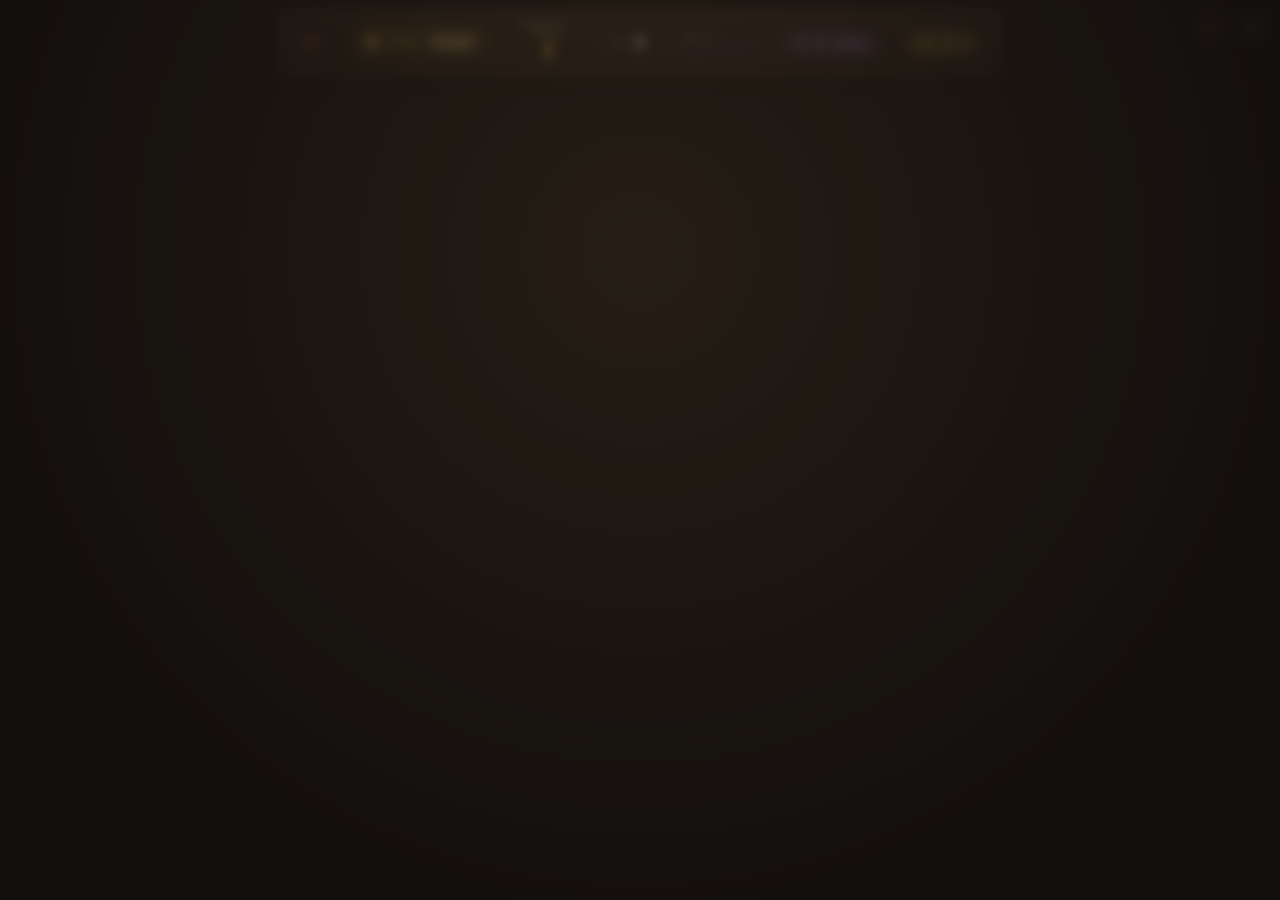
==== index.html @ b0c1a25e "Merge targeting priority (feature 6)" ====
<!DOCTYPE html>
<html lang="en">
<head>
<meta charset="UTF-8">
<meta name="viewport" content="width=device-width, initial-scale=1.0, maximum-scale=1.0, user-scalable=no, viewport-fit=cover">
<title>Ben's Castle Defense</title>
<meta name="description" content="An epic browser-based tower defense game. 8 towers, 9 enemy types, multiple worlds — no download required. Can you hold the castle?">
<meta property="og:type" content="website">
<meta property="og:title" content="Ben's Castle Defense">
<meta property="og:description" content="An epic tower defense game right in your browser. Build towers, crush waves of enemies, and defend your castle across escalating worlds.">
<meta property="og:url" content="https://bnjmnsmmr.github.io/castledefense/">
<meta property="og:image" content="https://bnjmnsmmr.github.io/castledefense/og-image.png">
<meta property="og:image:width" content="1200">
<meta property="og:image:height" content="630">
<meta name="twitter:card" content="summary_large_image">
<meta name="twitter:title" content="Ben's Castle Defense">
<meta name="twitter:description" content="An epic tower defense game right in your browser. Build towers, crush waves, defend the castle.">
<meta name="twitter:image" content="https://bnjmnsmmr.github.io/castledefense/og-image.png">
<meta name="theme-color" content="#14100e">
<link rel="manifest" href="manifest.webmanifest">
<link rel="icon" type="image/png" sizes="192x192" href="icon-192.png">
<link rel="apple-touch-icon" href="icon-192.png">
<meta name="mobile-web-app-capable" content="yes">
<meta name="apple-mobile-web-app-capable" content="yes">
<meta name="apple-mobile-web-app-status-bar-style" content="black-translucent">
<meta name="apple-mobile-web-app-title" content="Castle Defense">
<link href="https://fonts.googleapis.com/css2?family=Cinzel:wght@700;900&family=Inter:wght@400;600;800&display=swap" rel="stylesheet">
<link rel="stylesheet" href="css/base.css">
<link rel="stylesheet" href="css/screens.css">
<link rel="stylesheet" href="css/responsive.css">
</head>
<body>

<button id="admin-toggle-btn" onclick="toggleAdminPanel()" title="Admin settings">⚙️</button>
<button id="music-toggle-btn" onclick="toggleMusic()" title="Toggle sound">
  <svg width="16" height="16" viewBox="0 0 24 24" fill="currentColor"><path d="M3 9v6h4l5 5V4L7 9H3zm13.5 3a4.5 4.5 0 0 0-2.5-4v8a4.5 4.5 0 0 0 2.5-4zM14 3.2v2.1c2.9.9 5 3.5 5 6.7s-2.1 5.8-5 6.7v2.1c4-.9 7-4.5 7-8.8s-3-7.9-7-8.8z"/></svg>
</button>
<button id="pause-toggle-btn" onclick="togglePause()" title="Pause (P)">
  <svg width="13" height="13" viewBox="0 0 24 24" fill="currentColor"><rect x="6" y="4" width="4" height="16" rx="1"/><rect x="14" y="4" width="4" height="16" rx="1"/></svg>
</button>

<div id="ui">
  <div class="stat">
    <svg viewBox="0 0 24 24" fill="var(--blood)"><path d="M12 21s-7.5-4.9-10-9.2C.4 8.6 2 4.5 5.8 4c2.2-.3 4.3.8 5.4 2.6h1.6C13.9 4.8 16 3.7 18.2 4 22 4.5 23.6 8.6 22 11.8 19.5 16.1 12 21 12 21z"/></svg>
    <div class="hp-pips" id="hp-pips"></div>
  </div>
  <div class="stat gold-stat">
    <svg viewBox="0 0 24 24"><circle cx="12" cy="12" r="9" stroke="var(--gold-bright)" stroke-width="1.5" fill="var(--gold)"/><text x="12" y="16" text-anchor="middle" font-size="11" font-weight="900" fill="#5c4310">G</text></svg>
    <span class="gold-label">GOLD</span>
    <span class="val" id="gold">1000</span>
    <span class="gold-income" id="gold-income" style="display:none">0/s</span>
  </div>
  <div class="hud-wave-block">
    <div class="lbl">World <span id="world" style="color:var(--arcane)">1</span> · Wave</div>
    <div id="wave">1</div>
  </div>
  <div class="stat" id="kills-stat">
    <svg viewBox="0 0 24 24" fill="var(--parchment-dim)"><path d="M12 3c1 3 2 4 4 5-2 1-3 2-4 5-1-3-2-4-4-5 2-1 3-2 4-5zm6 9c.6 1.7 1.2 2.4 2.5 3-1.3.6-1.9 1.3-2.5 3-.6-1.7-1.2-2.4-2.5-3 1.3-.6 1.9-1.3 2.5-3zM7 14c.7 2 1.4 2.8 3 3.5-1.6.7-2.3 1.5-3 3.5-.7-2-1.4-2.8-3-3.5 1.6-.7 2.3-1.5 3-3.5z"/></svg>
    <span class="val" id="kills">0</span>
  </div>
  <div class="xp-wrap">
    <div class="lbl">XP · <span id="xp">0</span></div>
    <div class="xp-bar"><div class="xp-fill" id="xp-fill"></div></div>
  </div>
  <div class="stat" id="upgrade-stat">★ <span id="upgrade-pts">0</span> ready</div>
  <div class="stat" id="rapidfire-stat">⚡ <span id="rapidfire-time">0</span>s</div>
</div>

<div id="relic-tray"></div>

<div id="toast-stack"></div>
<div id="wave-banner"><div class="wv" id="wave-banner-title"></div><div class="wv-sub" id="wave-banner-sub"></div></div>

<div id="build-tabs">
  <button class="build-tab" id="tab-towers" onclick="setBuildMode('tower')">TOWERS</button>
  <button class="build-tab" id="tab-walls" onclick="setBuildMode('wall')">WALLS</button>
</div>
<div id="tower-bar"></div>
<div id="powers-bar"></div>
<button id="send-wave-btn" onclick="sendWave()">SEND WAVE</button>
<button id="auto-wave-btn" onclick="toggleAutoWave()">AUTO-WAVE: OFF</button>
<button id="speed-btn" onclick="cycleGameSpeed()">SPEED 1&times;</button>
<div class="hint-banner" id="hint">Click any green tile to place a tower — then press SEND WAVE (or Space)</div>

<div id="coach">
  <div id="coach-spot"></div>
  <div id="coach-box">
    <div id="coach-step"></div>
    <div id="coach-title"></div>
    <div id="coach-text"></div>
    <div id="coach-actions">
      <button id="coach-next" onclick="tutorialNext()">GOT IT</button>
      <span id="coach-wait" style="display:none"></span>
      <button id="coach-skip" onclick="tutorialStop(true)">Skip tutorial</button>
    </div>
  </div>
</div>

<div id="relic-draft"></div>

<div id="pause-overlay">
  <h1>PAUSED</h1>
  <div class="sub">The horde waits for no one... except right now.</div>
  <div class="pause-btns">
    <button onclick="togglePause()">RESUME</button>
    <button class="secondary-btn" onclick="openSaveLayoutFlow()">SAVE LAYOUT</button>
    <button class="secondary-btn" onclick="quitToMenu()">MAIN MENU</button>
  </div>
  <div id="save-layout-box" style="display:none"></div>
</div>

<div id="merchant">
  <div class="merch-guy">🧙‍♂️</div>
  <div class="merch-body">
    <div class="merch-name">Mysterious Merchant</div>
    <div class="merch-text">Psst... I found a <b>Tri-Beam Crystal</b>. Bolt it onto your Annihilator and it fires <b>THREE beams at once</b>. One of a kind — I only have one.</div>
    <div class="merch-btns">
      <button class="merch-buy" onclick="buyTriBeam()">EQUIP IT — 🪙 150</button>
      <button class="merch-no" onclick="dismissMerchant()">No thanks</button>
    </div>
  </div>
</div>

<div id="guardian">
  <div class="guard-face" id="guard-face">🌟</div>
  <div>
    <div class="guard-name" id="guard-name">Guardian of Stars</div>
    <div class="guard-text" id="guard-text"></div>
  </div>
</div>

<div id="overlay"></div>

<canvas id="c"></canvas>

<div id="admin-panel">
  <button id="admin-close-btn" onclick="toggleAdminPanel()" title="Close and return to game">✕</button>
  <div class="admin-wrap">
    <h1>⚙️ CASTLE DEFENSE — ADMIN PANEL</h1>
    <div class="sub">Tune every weapon, enemy, and difficulty knob here, hit Save, and the game applies it immediately — no reload needed.</div>

    <div class="admin-toolbar">
      <button class="primary" onclick="saveAdminConfig()">💾 Save &amp; Apply</button>
      <button onclick="exportAdminConfig()">⬇ Export JSON</button>
      <button onclick="document.getElementById('adminImportFile').click()">⬆ Import JSON</button>
      <input type="file" id="adminImportFile" style="display:none" accept="application/json" onchange="importAdminConfig(event)">
      <button class="danger" onclick="resetAdminDefaults()">↺ Reset to Defaults</button>
      <span id="admin-status"></span>
    </div>

    <section>
      <h2>Difficulty &amp; Economy</h2>
      <h3 class="subhead">Player start</h3>
      <div class="admin-dcol">
        <div class="admin-dfield"><label>Starting Gold</label><input type="number" id="ad_startGold"></div>
        <div class="admin-dfield"><label>Starting HP</label><input type="number" id="ad_startHp"></div>
        <div class="admin-dfield"><label>Waves per World</label><input type="number" id="ad_wavesPerWorld"></div>
      </div>
      <h3 class="subhead">Wave &amp; World scaling</h3>
      <div class="admin-dcol">
        <div class="admin-dfield"><label>Enemy HP growth / wave</label><input type="number" step="0.01" id="ad_waveHpGrowth"></div>
        <div class="admin-dfield"><label>Enemy HP growth / upgrade spent</label><input type="number" step="0.01" id="ad_upgradeHpGrowth"></div>
        <div class="admin-dfield"><label>Enemy HP growth / world</label><input type="number" step="0.01" id="ad_worldHpGrowth"><span class="hint">multiplies whole hpMult</span></div>
        <div class="admin-dfield"><label>Enemy speed growth / wave</label><input type="number" step="0.01" id="ad_waveSpeedGrowth"></div>
        <div class="admin-dfield"><label>Enemy speed growth / world</label><input type="number" step="0.01" id="ad_worldSpeedGrowth"></div>
        <div class="admin-dfield"><label>Max speed multiplier cap</label><input type="number" step="0.1" id="ad_maxSpeedMult"></div>
        <div class="admin-dfield"><label>Bonus enemies / upgrade spent</label><input type="number" step="0.1" id="ad_upgradesExtraEnemies"></div>
        <div class="admin-dfield"><label>Bonus enemies / world</label><input type="number" step="0.1" id="ad_worldExtraEnemies"></div>
      </div>
      <h3 class="subhead">Upgrades &amp; economy</h3>
      <div class="admin-dcol">
        <div class="admin-dfield"><label>XP per upgrade point</label><input type="number" id="ad_xpPerUpgradePoint"></div>
        <div class="admin-dfield"><label>Sell refund rate (0–1)</label><input type="number" step="0.05" id="ad_sellRefundRate"></div>
        <div class="admin-dfield"><label>Wall cost scale / world</label><input type="number" step="0.05" id="ad_wallCostScale"><span class="hint">% cost increase per world</span></div>
        <div class="admin-dfield"><label>Gold mine rate (g/s)</label><input type="number" step="0.5" id="ad_goldMineRate"></div>
        <div class="admin-dfield"><label>Supply crate min gold</label><input type="number" id="ad_supplyCrateMin"></div>
        <div class="admin-dfield"><label>Supply crate max gold</label><input type="number" id="ad_supplyCrateMax"></div>
        <div class="admin-dfield"><label>Tower dmg gain / level</label><input type="number" step="0.01" id="ad_towerUpgradeDmgPerLevel"></div>
        <div class="admin-dfield"><label>Tower range gain / level</label><input type="number" step="0.01" id="ad_towerUpgradeRangePerLevel"></div>
        <div class="admin-dfield"><label>Tower rate multiplier / level</label><input type="number" step="0.01" id="ad_towerUpgradeRateMult"><span class="hint">lower = faster fire rate per level</span></div>
        <div class="admin-dfield"><label>Tower ammo gain / level</label><input type="number" step="1" id="ad_towerUpgradeAmmoPerLevel"></div>
        <div class="admin-dfield"><label>Tower reload multiplier / level</label><input type="number" step="0.01" id="ad_towerUpgradeReloadMult"></div>
      </div>
    </section>

    <section>
      <h2>Towers</h2>
      <table>
        <thead><tr><th>Tower</th><th>Cost</th><th>Range</th><th>Fire Rate (s)</th><th>Damage</th><th>Ammo</th><th>Reload (s)</th></tr></thead>
        <tbody id="admin-tower-body"></tbody>
      </table>
    </section>

    <section>
      <h2>Walls</h2>
      <table>
        <thead><tr><th>Wall</th><th>Cost</th><th>HP</th></tr></thead>
        <tbody id="admin-wall-body"></tbody>
      </table>
    </section>

    <section>
      <h2>Enemies</h2>
      <table>
        <thead><tr><th>Enemy</th><th>HP</th><th>Speed</th><th>Gold Reward</th><th>XP Value</th></tr></thead>
        <tbody id="admin-enemy-body"></tbody>
      </table>
    </section>

    <div class="admin-footer">
      Settings apply instantly to this session and save to <code>localStorage</code> — they'll still be here next time you open this file.<br>
      Use Export/Import to back up settings as a file or move them to another browser.
    </div>
  </div>
</div>

<div id="customize-panel">
  <button id="customize-close-btn" onclick="closeCustomizeScreen()" title="Close and return to menu">✕</button>
  <div class="cust-wrap">
    <h1>TOWER CUSTOMIZATION</h1>
    <div class="sub">Pick a color skin for each tower. Skins are trophies — earn them by playing, then they apply to every future game.</div>
    <div id="customize-body"></div>
  </div>
</div>

<div id="community-panel">
  <button id="community-close-btn" onclick="closeCommunityScreen()" title="Close and return to menu">✕</button>
  <div class="cust-wrap">
    <h1>COMMUNITY LEVELS</h1>
    <div class="sub">Paste a level code shared by another player to load their tower layout instantly, or manage the layouts you've saved from your own runs. Save a layout mid-game from the pause menu's SAVE LAYOUT button.</div>
    <div class="comm-load-box">
      <input type="text" id="comm-code-input" class="text-input" placeholder="Paste a level code here&hellip;">
      <button onclick="loadLevelFromInput()">LOAD LEVEL</button>
    </div>
    <div class="comm-status" id="comm-load-status"></div>
    <div class="hof-head" style="margin-top:26px">YOUR SAVED LEVELS (<span id="comm-saved-count">0</span>/5)</div>
    <div id="comm-saved-body"></div>
  </div>
</div>

<div id="achievements-panel">
  <button id="achievements-close-btn" onclick="closeAchievementsScreen()" title="Close and return to menu">✕</button>
  <div class="cust-wrap">
    <h1>HALL OF FAME</h1>
    <div class="sub" id="ach-progress"></div>
    <div class="lb-tabs" id="lb-tabs"></div>
    <div id="hof-body"></div>
    <div class="hof-head" style="margin-top:26px">ACHIEVEMENTS</div>
    <div id="achievements-body"></div>
  </div>
</div>

<script src="js/config.js"></script>
<script src="js/core.js"></script>
<script src="js/audio.js"></script>
<script src="js/render-world.js"></script>
<script src="js/render-enemies.js"></script>
<script src="js/render-fx.js"></script>
<script src="js/waves.js"></script>
<script src="js/game.js"></script>
<script src="js/feat-powers.js"></script>
<script src="js/feat-affixes.js"></script>
<script src="js/feat-combos.js"></script>
<script src="js/feat-relics.js"></script>
<script src="js/feat-targeting.js"></script>
<script src="js/screens.js"></script>
<script src="js/admin.js"></script>
<script src="js/ui.js"></script>
<script src="js/input.js"></script>
<script src="js/main.js"></script>
</body>
</html>
---- css/base.css ----
/* ===== base.css — Design tokens (:root), HUD, tower bar, buttons, toasts, banners. ===== */
:root {
  --bg-deep: #14100e;
  --bg-panel: #241c14;
  --bg-panel-raised: #32271b;
  --border-brass: #8a6d3b;
  --gold: #e8b64c;
  --gold-bright: #ffd87a;
  --parchment: #e8dcc3;
  --parchment-dim: #a89878;
  --blood: #b3362e;
  --venom: #5fae4c;
  --frost: #6fa8d6;
  --arcane: #9b6dd6;
  --shadow: rgba(0,0,0,0.5);
  --font-display: 'Cinzel', Georgia, serif;
  --font-ui: 'Inter', -apple-system, 'Segoe UI', sans-serif;
  --radius: 6px; --radius-lg: 10px;
}
* { margin: 0; padding: 0; box-sizing: border-box; }
body { background: var(--bg-deep); display: flex; justify-content: center; align-items: center; height: 100vh; height: 100dvh; overflow: hidden; font-family: var(--font-ui); touch-action: manipulation; }
canvas#c { display: block; cursor: crosshair; touch-action: manipulation; }

/* ===== HUD ===== */
#ui {
  position: absolute; top: 10px; left: 50%; transform: translateX(-50%);
  display: flex; gap: 26px; align-items: center; z-index: 10;
  background: linear-gradient(180deg, var(--bg-panel-raised), var(--bg-panel));
  border: 1px solid var(--border-brass);
  box-shadow: inset 0 1px 0 rgba(255,255,255,0.06), 0 4px 16px var(--shadow);
  border-radius: var(--radius-lg); padding: 8px 22px;
  color: var(--parchment); font-size: 14px; user-select: none;
}
#ui .stat { display: flex; align-items: center; gap: 8px; }
#ui .stat svg { width: 17px; height: 17px; flex-shrink: 0; }
#ui .stat .val { color: #fff; font-weight: 800; font-size: 16px; min-width: 24px; }
#gold { color: var(--gold-bright) !important; font-size: 18px !important; min-width: 48px; }
.gold-stat {
  background: linear-gradient(180deg, rgba(232,182,76,0.18), rgba(232,182,76,0.06));
  border: 1px solid rgba(232,182,76,0.35); border-radius: 20px; padding: 4px 14px 4px 10px !important;
}
.gold-stat .gold-label { font-size: 9px; text-transform: uppercase; letter-spacing: 1px; color: var(--gold); font-weight: 700; margin-right: 2px; }
.gold-income { font-size: 10px; color: #9fd68f; font-weight: 700; margin-left: 4px; white-space: nowrap; }
.gold-income::before { content: '+'; }
.hud-wave-block { text-align: center; line-height: 1; }
.hud-wave-block .lbl { font-size: 9px; text-transform: uppercase; letter-spacing: 1.5px; color: var(--parchment-dim); font-weight: 600; margin-bottom: 2px; }
.hud-wave-block #wave { font-family: var(--font-display); font-weight: 900; font-size: 26px; color: var(--gold); }
.hp-pips { display: flex; gap: 5px; }
.hp-group { display: flex; gap: 2px; }
.hp-pip { width: 6px; height: 15px; border-radius: 2px; background: var(--blood); box-shadow: 0 0 4px rgba(179,54,46,0.6); transition: background 0.2s; }
.hp-pip.lost { background: #3a2420; box-shadow: none; }
.hp-pip.shatter { animation: pipShatter 0.35s ease forwards; }
@keyframes pipShatter { 0% { transform: scale(1.4); background: #fff; } 100% { transform: scale(1); background: #3a2420; box-shadow: none; } }
.xp-wrap { width: 100px; }
.xp-wrap .lbl { font-size: 9px; text-transform: uppercase; letter-spacing: 1px; color: var(--parchment-dim); font-weight: 600; margin-bottom: 3px; }
.xp-bar { height: 7px; border-radius: 4px; background: #241a2e; overflow: hidden; border: 1px solid rgba(155,109,214,0.35); }
.xp-fill { height: 100%; width: 0%; background: linear-gradient(90deg, var(--arcane), #c39bf0); border-radius: 4px; transition: width 0.3s ease; }
.xp-fill.full { animation: xpshimmer 1.2s infinite; }
@keyframes xpshimmer { 0%,100% { filter: brightness(1); } 50% { filter: brightness(1.5); } }
#upgrade-stat {
  display: none; align-items: center; gap: 6px;
  background: rgba(155,109,214,0.15); border: 1px solid var(--arcane); color: #c39bf0;
  border-radius: 20px; padding: 3px 12px; font-size: 12px; font-weight: 800;
  animation: starpulse 1.4s infinite; white-space: nowrap;
}
@keyframes starpulse { 0%,100% { box-shadow: 0 0 0 0 rgba(155,109,214,0.5); } 50% { box-shadow: 0 0 0 6px rgba(155,109,214,0); } }
@keyframes goldPop { 0% { transform: scale(1.25); } 100% { transform: scale(1); } }
.gold-pop { animation: goldPop 0.3s ease; display: inline-block; }

/* ===== Tower bar ===== */
#tower-bar {
  position: absolute; bottom: 12px; left: 50%; transform: translateX(-50%);
  display: flex; gap: 10px; z-index: 10; align-items: flex-end;
}
.tower-btn {
  width: 74px; background: linear-gradient(180deg, var(--bg-panel-raised), var(--bg-panel));
  border: 2px solid var(--border-brass); border-radius: var(--radius-lg);
  padding: 6px 4px 5px; color: var(--parchment); cursor: pointer;
  text-align: center; font-size: 11px; transition: transform 0.12s, border-color 0.12s, box-shadow 0.12s, filter 0.12s;
  user-select: none; position: relative;
}
.tower-btn:hover { transform: translateY(-2px); }
.tower-btn.selected { border-color: var(--gold); box-shadow: 0 0 14px rgba(232,182,76,0.4); transform: translateY(-2px); }
.tower-btn.broke { filter: saturate(0.25) brightness(0.7); }
.tower-btn.broke .cost { color: var(--blood); }
.tower-btn canvas { width: 44px; height: 44px; }
.tower-btn .name { font-weight: 800; font-size: 10.5px; margin-top: 1px; }
.tower-btn .cost { font-size: 10px; color: var(--gold-bright); font-weight: 600; }
.tower-btn .key { font-size: 8px; opacity: 0.4; display: block; }
.tower-btn.danger-card { border-color: var(--blood); }
.tower-btn.danger-card .name { color: #e0766f; }
.tower-btn.danger-card.selected { border-color: #ff7066; box-shadow: 0 0 14px rgba(179,54,46,0.5); }
.secret-tower { border-color: #fff !important; animation: secretGlow 1.2s infinite; }
@keyframes secretGlow { 0%,100% { box-shadow: 0 0 8px 1px #fff; } 50% { box-shadow: 0 0 20px 6px #fff; } }
.tb-tooltip {
  position: absolute; bottom: calc(100% + 10px); left: 50%; transform: translateX(-50%);
  width: 185px; background: var(--bg-panel-raised); border: 1px solid var(--border-brass);
  border-radius: var(--radius); padding: 9px 11px; text-align: left; font-size: 11px;
  box-shadow: 0 8px 24px var(--shadow); display: none; z-index: 30; pointer-events: none;
}
.tower-btn:hover .tb-tooltip { display: block; }
.tb-tooltip .tt-name { font-weight: 800; font-size: 12.5px; color: var(--gold); margin-bottom: 5px; }
.tb-tooltip .tt-row { display: flex; justify-content: space-between; margin-bottom: 2px; color: var(--parchment-dim); }
.tb-tooltip .tt-row b { color: var(--parchment); font-weight: 600; }
.tb-tooltip .tt-special { margin-top: 5px; padding-top: 5px; border-top: 1px solid rgba(138,109,59,0.35); color: #c39bf0; line-height: 1.35; }

#build-tabs {
  position: absolute; bottom: 107px; left: 50%; transform: translateX(-50%);
  display: none; gap: 6px; z-index: 11;
}
#build-tabs.show { display: flex; }
.build-tab {
  background: linear-gradient(180deg, var(--bg-panel-raised), var(--bg-panel));
  border: 1px solid var(--border-brass); color: var(--parchment-dim);
  border-radius: 20px; padding: 4px 16px; font-family: var(--font-ui);
  font-size: 11px; font-weight: 800; letter-spacing: 1px; cursor: pointer;
}
.build-tab.on { background: var(--gold); border-color: var(--gold); color: var(--bg-deep); }
.build-tab:hover { filter: brightness(1.15); }
.tower-btn .hp-tag { font-size: 9px; color: var(--venom); font-weight: 700; }

/* ===== Buttons ===== */
#send-wave-btn {
  position: absolute; bottom: 143px; left: 50%; transform: translateX(-50%);
  background: var(--gold); color: var(--bg-deep); border: none; padding: 12px 34px;
  font-family: var(--font-ui); font-size: 15px; font-weight: 800; border-radius: var(--radius); cursor: pointer;
  z-index: 15; letter-spacing: 1px; display: none;
  animation: pulse-btn 1.5s ease-in-out infinite;
}
#send-wave-btn:hover { background: var(--gold-bright); }
@keyframes pulse-btn { 0%,100%{ box-shadow: 0 0 0 0 rgba(232,182,76,0.4); } 50%{ box-shadow: 0 0 0 10px rgba(232,182,76,0); } }
#auto-wave-btn {
  position: absolute; bottom: 16px; right: 16px;
  background: var(--bg-panel-raised); color: var(--parchment-dim); border: 1px solid var(--border-brass); padding: 12px 16px;
  font-family: var(--font-ui); font-size: 12px; font-weight: 800; border-radius: var(--radius); cursor: pointer;
  z-index: 15; letter-spacing: 0.5px; display: none;
  transition: filter 0.12s, background 0.15s;
}
#auto-wave-btn.on { background: var(--venom); color: var(--bg-deep); border-color: var(--venom); }
#auto-wave-btn:hover { filter: brightness(1.15); }
#speed-btn {
  position: absolute; bottom: 16px; left: 16px;
  background: var(--bg-panel-raised); color: var(--parchment-dim); border: 1px solid var(--border-brass); padding: 12px 18px;
  font-family: var(--font-ui); font-size: 12px; font-weight: 800; border-radius: var(--radius); cursor: pointer;
  z-index: 15; letter-spacing: 0.5px; display: none; min-width: 92px;
  transition: filter 0.12s, background 0.15s;
}
#speed-btn.fast { background: var(--gold); color: var(--bg-deep); border-color: var(--gold); }
#speed-btn:hover { filter: brightness(1.15); }

/* ===== Toast system ===== */
#toast-stack {
  position: absolute; top: 64px; right: 16px; z-index: 40;
  display: flex; flex-direction: column; gap: 8px; max-width: 320px; pointer-events: none;
}
.toast {
  display: flex; align-items: center; gap: 9px; border-radius: var(--radius);
  padding: 9px 13px; font-size: 12.5px; font-weight: 600; border: 1px solid;
  animation: toastIn 0.3s ease; background: rgba(36,28,20,0.92);
  backdrop-filter: blur(6px); -webkit-backdrop-filter: blur(6px);
  box-shadow: 0 6px 18px rgba(0,0,0,0.35);
}
.toast.out { animation: toastOut 0.3s ease forwards; }
@keyframes toastIn { from { transform: translateX(30px); opacity: 0; } to { transform: none; opacity: 1; } }
@keyframes toastOut { to { transform: translateX(30px); opacity: 0; } }
.toast.info    { color: var(--parchment); border-color: rgba(232,220,195,0.3); }
.toast.success { border-color: var(--venom); color: #9fd68f; }
.toast.warning { border-color: var(--gold); color: var(--gold-bright); }
.toast.danger  { border-color: var(--blood); color: #e0766f; }
.toast.epic    { border-color: var(--arcane); color: #c39bf0; box-shadow: 0 0 16px rgba(155,109,214,0.3); }

/* ===== Persistent banner (prep phase) ===== */
.hint-banner {
  position: absolute; top: 64px; left: 50%; transform: translateX(-50%);
  background: rgba(232,182,76,0.1); border: 1px solid rgba(232,182,76,0.35);
  border-radius: var(--radius); padding: 6px 18px; color: var(--gold); font-size: 13px; font-weight: 600;
  z-index: 12; display: none; pointer-events: none; white-space: nowrap;
}

/* ===== Wave banner ===== */
#wave-banner {
  position: absolute; top: 42%; left: 0; right: 0; z-index: 50; pointer-events: none;
  background: linear-gradient(90deg, transparent, rgba(20,16,14,0.92) 15%, rgba(20,16,14,0.92) 85%, transparent);
  padding: 16px 0; text-align: center; display: none;
}
#wave-banner.play { display: block; animation: waveBanner 2s ease forwards; }
@keyframes waveBanner { 0% { opacity: 0; transform: translateX(-40px); } 15%,80% { opacity: 1; transform: none; } 100% { opacity: 0; transform: translateX(40px); } }
#wave-banner .wv { font-family: var(--font-display); font-weight: 900; font-size: 38px; letter-spacing: 6px; color: var(--gold); }
#wave-banner .wv-sub { font-size: 12px; color: var(--parchment-dim); letter-spacing: 2px; margin-top: 2px; font-weight: 600; }

/* ===== Feature: Castle Powers ===== */
#powers-bar {
  position: absolute; bottom: 76px; right: 16px; z-index: 15;
  display: none; flex-direction: column; align-items: center; gap: 7px;
}
#powers-bar.show { display: flex; }
.power-mana-track {
  position: relative; width: 44px; height: 11px; border-radius: 6px;
  background: rgba(20,16,12,0.75); border: 1px solid var(--border-brass); overflow: hidden;
}
.power-mana-fill { height: 100%; width: 0%; background: linear-gradient(90deg, var(--arcane), #c39bf0); transition: width 0.2s ease; }
.power-mana-label {
  position: absolute; inset: 0; display: flex; align-items: center; justify-content: center;
  font-size: 8px; font-weight: 800; color: #fff; text-shadow: 0 1px 2px rgba(0,0,0,0.7); letter-spacing: 0.5px;
}
.power-row { display: flex; flex-direction: column; gap: 7px; }
.power-btn {
  position: relative; width: 44px; height: 44px; min-width: 44px; min-height: 44px; border-radius: 50%;
  background: linear-gradient(180deg, var(--bg-panel-raised), var(--bg-panel));
  border: 2px solid var(--border-brass); cursor: pointer; overflow: hidden; padding: 0;
  display: flex; align-items: center; justify-content: center;
  color: var(--parchment); transition: transform 0.12s, border-color 0.12s, box-shadow 0.12s;
}
.power-btn:hover { transform: translateY(-2px); }
.power-btn.affordable { border-color: var(--gold); box-shadow: 0 0 10px rgba(232,182,76,0.45); }
.power-btn.targeting { border-color: #ff8844; box-shadow: 0 0 14px rgba(255,120,60,0.6); animation: starpulse 1s infinite; }
.power-btn.disabled { filter: saturate(0.2) brightness(0.55); cursor: not-allowed; }
.power-emoji { font-size: 18px; position: relative; z-index: 2; line-height: 1; }
.power-key {
  position: absolute; bottom: 1px; right: 4px; font-size: 8px; font-weight: 800;
  opacity: 0.55; z-index: 2; pointer-events: none;
}
.power-cd-fill {
  position: absolute; left: 0; bottom: 0; width: 100%; height: 0%;
  background: rgba(0,0,0,0.74); color: #fff; font-size: 12px; font-weight: 800;
  display: flex; align-items: center; justify-content: center; z-index: 1; pointer-events: none;
  transition: height 0.15s linear;
}
/* ===== Feature: tower targeting + inspect card ===== */
#tower-card {
  position: fixed; z-index: 60; min-width: 168px; max-width: 220px;
  background: linear-gradient(180deg, var(--bg-panel-raised), var(--bg-panel));
  border: 1px solid var(--border-brass); border-radius: var(--radius-lg);
  box-shadow: 0 8px 24px var(--shadow), inset 0 1px 0 rgba(255,255,255,0.06);
  padding: 10px 12px; color: var(--parchment); font-size: 12px;
  display: none; pointer-events: none;
}
#tower-card.show { display: block; pointer-events: auto; }
#tower-card .tc-name { font-family: var(--font-display); font-weight: 800; font-size: 14px; color: var(--gold-bright); margin-bottom: 6px; }
#tower-card .tc-lvl { font-size: 11px; color: var(--parchment-dim); font-weight: 600; }
#tower-card .tc-row { display: flex; justify-content: space-between; gap: 10px; padding: 2px 0; color: var(--parchment-dim); }
#tower-card .tc-row b { color: var(--parchment); font-weight: 700; }
#tower-card .tc-mode, #tower-card .tc-sell {
  width: 100%; margin-top: 7px; padding: 6px 8px; font-family: var(--font-ui); font-size: 10.5px; font-weight: 800;
  letter-spacing: 0.4px; border-radius: var(--radius); border: 1px solid var(--border-brass); cursor: pointer;
  background: var(--bg-deep); color: var(--gold); transition: filter 0.12s;
}
#tower-card .tc-mode:hover, #tower-card .tc-sell:hover { filter: brightness(1.25); }
#tower-card .tc-sell { border-color: var(--blood); color: #e0766f; }
.go-stat.mvp-stat { border-color: var(--gold); box-shadow: 0 0 14px rgba(232,182,76,0.25); }
---- css/screens.css ----
/* ===== screens.css — Overlays: start/results, pause, admin, merchant, guardian, home, community, customize, achievements, Hall of Fame, leaderboard, tutorial coach marks. ===== */
/* ===== Overlay (start / game over) ===== */
#overlay {
  position: absolute; top: 0; left: 0; width: 100%; height: 100%;
  background: radial-gradient(ellipse at 50% 28%, rgba(50,39,27,0.6), rgba(20,16,14,0.96) 72%);
  backdrop-filter: blur(6px); -webkit-backdrop-filter: blur(6px);
  display: flex; flex-direction: column;
  justify-content: center; align-items: center; z-index: 100; color: var(--parchment);
}
#overlay h1, #pause-overlay h1 { font-family: var(--font-display); font-weight: 900; font-size: 46px; color: var(--gold); margin-bottom: 8px; letter-spacing: 4px; text-align: center; }
#overlay .sub { font-size: 16px; margin-bottom: 30px; color: var(--parchment-dim); }
#overlay button, #pause-overlay button {
  background: linear-gradient(180deg, var(--gold-bright), var(--gold) 55%, #c9993d);
  color: var(--bg-deep); border: 1px solid #a37f35; padding: 14px 44px;
  font-family: var(--font-ui); font-size: 16px; font-weight: 800; border-radius: var(--radius); cursor: pointer;
  letter-spacing: 1px;
  box-shadow: 0 4px 14px rgba(0,0,0,0.45), inset 0 1px 0 rgba(255,255,255,0.35);
  transition: transform 0.12s, box-shadow 0.12s, filter 0.12s;
}
#overlay button:hover, #pause-overlay button:hover {
  filter: brightness(1.08); transform: translateY(-2px);
  box-shadow: 0 8px 22px rgba(232,182,76,0.35), inset 0 1px 0 rgba(255,255,255,0.4);
}
#overlay button:active, #pause-overlay button:active { transform: translateY(0); }
#start-buttons { display: flex; gap: 12px; flex-wrap: wrap; justify-content: center; }
#overlay button.secondary-btn, #pause-overlay button.secondary-btn {
  background: rgba(50,39,27,0.55); color: var(--parchment-dim); border: 1px solid var(--border-brass);
  box-shadow: 0 3px 10px rgba(0,0,0,0.35);
}
#overlay button.secondary-btn:hover, #pause-overlay button.secondary-btn:hover { color: var(--parchment); background: var(--bg-panel-raised); }
#start-buttons button { display: flex; align-items: center; justify-content: center; gap: 10px; }
#start-buttons .mi { display: inline-flex; width: 17px; height: 17px; flex-shrink: 0; }
#start-buttons .mi svg { width: 100%; height: 100%; }
.home-hints { margin-top: 26px; display: flex; gap: 18px; color: var(--parchment-dim); font-size: 11.5px; letter-spacing: 0.4px; align-items: center; }
.home-hints kbd {
  background: var(--bg-panel-raised); border: 1px solid var(--border-brass); border-bottom-width: 2px;
  border-radius: 4px; padding: 1px 6px; font-family: var(--font-ui); font-size: 10.5px; color: var(--gold-bright);
}

/* ===== Results screen (game over) ===== */
.go-badge {
  background: linear-gradient(180deg, var(--gold-bright), var(--gold)); color: var(--bg-deep);
  font-weight: 900; letter-spacing: 1.5px; font-size: 12px; border-radius: 20px; padding: 6px 18px;
  margin-bottom: 16px; animation: badgePop 0.4s ease; box-shadow: 0 0 24px rgba(232,182,76,0.5);
}
@keyframes badgePop { 0% { transform: scale(0.6); opacity: 0; } 70% { transform: scale(1.08); } 100% { transform: scale(1); opacity: 1; } }
.go-badge.rank { background: linear-gradient(180deg, #c39bf0, var(--arcane)); color: #fff; box-shadow: 0 0 24px rgba(155,109,214,0.5); }
.go-global { font-size: 12.5px; font-weight: 700; color: var(--arcane); letter-spacing: 0.6px; margin-bottom: 10px; }
.go-grid { display: flex; gap: 12px; margin: 4px 0 16px; flex-wrap: wrap; justify-content: center; }
.go-stat {
  background: rgba(50,39,27,0.55); border: 1px solid var(--border-brass); border-radius: var(--radius-lg);
  padding: 12px 18px 10px; min-width: 116px; text-align: center;
}
.go-val { font-family: var(--font-display); font-weight: 900; font-size: 26px; color: var(--gold-bright); line-height: 1.1; }
.go-lbl { font-size: 9.5px; letter-spacing: 1.2px; text-transform: uppercase; color: var(--parchment-dim); font-weight: 700; margin-top: 3px; }
.go-delta { font-size: 10.5px; color: #9fd68f; margin-top: 4px; font-weight: 600; }
.go-ach { display: flex; gap: 8px; flex-wrap: wrap; justify-content: center; margin-bottom: 18px; max-width: 580px; }
.go-ach span {
  border: 1px solid var(--gold); color: var(--gold-bright); font-size: 11px; font-weight: 700;
  border-radius: 20px; padding: 3px 11px; background: rgba(232,182,76,0.1);
}
@media (max-width: 1000px), (max-height: 620px) {
  .go-stat { padding: 8px 12px 7px; min-width: 88px; }
  .go-val { font-size: 19px; }
  .go-grid { gap: 8px; margin-bottom: 12px; }
}

/* ===== Pause overlay ===== */
#pause-overlay {
  position: absolute; inset: 0; z-index: 90; display: none; flex-direction: column;
  align-items: center; justify-content: center; gap: 6px; color: var(--parchment);
  background: rgba(20,16,14,0.78); backdrop-filter: blur(5px); -webkit-backdrop-filter: blur(5px);
}
#pause-overlay.show { display: flex; }
#pause-overlay .sub { font-size: 14px; color: var(--parchment-dim); margin-bottom: 24px; }
.pause-btns { display: flex; flex-direction: column; gap: 12px; width: 280px; }
.pause-btns button { width: 100%; }
#game-over-stats { font-size: 15px; margin-bottom: 20px; text-align: center; line-height: 1.8; }
#game-over-stats strong { color: var(--gold); }
.tut-steps { max-width: 500px; text-align: left; margin-bottom: 24px; }
.tut-step { display: flex; align-items: flex-start; gap: 14px; margin-bottom: 18px; }
.tut-num { background: var(--gold); color: var(--bg-deep); font-weight: 800; width: 28px; height: 28px; border-radius: 50%; display: flex; align-items: center; justify-content: center; flex-shrink: 0; font-size: 14px; }
.tut-text { line-height: 1.5; font-size: 15px; }
.tut-text strong { color: var(--gold); }
.tut-text .dim { color: var(--parchment-dim); font-size: 13px; display: block; margin-top: 2px; }

/* ===== Admin panel ===== */
#admin-toggle-btn {
  position: absolute; top: 10px; right: 10px; z-index: 60;
  width: 34px; height: 34px; border-radius: 50%;
  background: var(--bg-panel-raised); border: 1px solid var(--border-brass); color: var(--gold);
  font-size: 16px; cursor: pointer; display: flex; align-items: center; justify-content: center;
}
#admin-toggle-btn:hover { background: var(--bg-panel); filter: brightness(1.3); }
#music-toggle-btn {
  position: absolute; top: 10px; right: 52px; z-index: 60;
  width: 34px; height: 34px; border-radius: 50%;
  background: var(--bg-panel-raised); border: 1px solid var(--border-brass); color: var(--gold);
  font-size: 14px; cursor: pointer; display: flex; align-items: center; justify-content: center;
  opacity: 1; transition: opacity 0.2s;
}
#music-toggle-btn.muted { opacity: 0.4; }
#music-toggle-btn:hover { background: var(--bg-panel); filter: brightness(1.3); }
#pause-toggle-btn {
  position: absolute; top: 10px; right: 94px; z-index: 60;
  width: 34px; height: 34px; border-radius: 50%;
  background: var(--bg-panel-raised); border: 1px solid var(--border-brass); color: var(--gold);
  font-size: 13px; cursor: pointer; display: none; align-items: center; justify-content: center;
}
#pause-toggle-btn:hover { background: var(--bg-panel); filter: brightness(1.3); }
#admin-panel {
  display: none; position: absolute; inset: 0; z-index: 200;
  background: var(--bg-deep); color: var(--parchment); font-family: var(--font-ui);
  overflow-y: auto; padding: 20px 20px 100px;
}
#admin-panel.show { display: block; }
#admin-close-btn {
  position: fixed; top: 16px; right: 16px; z-index: 210;
  width: 44px; height: 44px; border-radius: 50%;
  background: var(--blood); color: #fff; border: 2px solid #ff9088;
  font-size: 20px; font-weight: 900; cursor: pointer;
  display: flex; align-items: center; justify-content: center;
  box-shadow: 0 4px 16px rgba(0,0,0,0.5), 0 0 0 4px rgba(179,54,46,0.2);
}
#admin-close-btn:hover { background: #d1443a; transform: scale(1.06); }
#customize-close-btn { position: fixed; top: 16px; right: 16px; z-index: 210; width: 44px; height: 44px; border-radius: 50%; background: var(--blood); color: #fff; border: 2px solid #ff9088; font-size: 20px; font-weight: 900; cursor: pointer; display: flex; align-items: center; justify-content: center; box-shadow: 0 4px 16px rgba(0,0,0,0.5), 0 0 0 4px rgba(179,54,46,0.2); }
#customize-close-btn:hover { background: #d1443a; transform: scale(1.06); }
#community-close-btn { position: fixed; top: 16px; right: 16px; z-index: 210; width: 44px; height: 44px; border-radius: 50%; background: var(--blood); color: #fff; border: 2px solid #ff9088; font-size: 20px; font-weight: 900; cursor: pointer; display: flex; align-items: center; justify-content: center; box-shadow: 0 4px 16px rgba(0,0,0,0.5), 0 0 0 4px rgba(179,54,46,0.2); }
#community-close-btn:hover { background: #d1443a; transform: scale(1.06); }
.admin-wrap { max-width: 980px; margin: 0 auto; }
.admin-wrap h1 { font-family: var(--font-display); color: var(--gold); font-size: 26px; letter-spacing: 1.5px; margin: 0 0 4px; }
.admin-wrap .sub { color: var(--parchment-dim); font-size: 13px; margin-bottom: 20px; line-height: 1.5; }
.admin-toolbar {
  position: sticky; top: 0; z-index: 20; display: flex; gap: 10px; flex-wrap: wrap; align-items: center;
  background: var(--bg-deep); padding: 10px 0 14px; margin-bottom: 10px; border-bottom: 1px solid var(--border-brass);
}
.admin-toolbar button {
  font-family: var(--font-ui); font-weight: 700; font-size: 12.5px; letter-spacing: 0.3px;
  border-radius: var(--radius); padding: 9px 16px; cursor: pointer; border: 1px solid var(--border-brass);
  background: var(--bg-panel-raised); color: var(--parchment);
}
.admin-toolbar button:hover { filter: brightness(1.2); }
.admin-toolbar button.primary { background: var(--gold); color: #241c14; border-color: var(--gold); }
.admin-toolbar button.danger { background: transparent; color: #e0766f; border-color: var(--blood); }
#admin-status { font-size: 12px; color: var(--venom); }
.admin-wrap section { margin-bottom: 26px; }
.admin-wrap h2 { font-family: var(--font-display); font-size: 17px; color: var(--gold); letter-spacing: 1px; border-bottom: 1px solid var(--border-brass); padding-bottom: 6px; margin-bottom: 12px; }
.admin-wrap h3.subhead { font-size: 11px; text-transform: uppercase; letter-spacing: 1px; color: var(--parchment-dim); margin: 18px 0 8px; }
.admin-wrap table { width: 100%; border-collapse: collapse; font-size: 12.5px; }
.admin-wrap th { text-align: left; color: var(--parchment-dim); font-weight: 600; font-size: 10px; text-transform: uppercase; letter-spacing: 0.5px; padding: 4px 6px; }
.admin-wrap td { padding: 3px 6px; }
.admin-wrap tr.row { background: var(--bg-panel); }
.admin-wrap tr.row:nth-child(even) { background: var(--bg-panel-raised); }
.admin-wrap tr.row td:first-child { border-radius: var(--radius) 0 0 var(--radius); font-weight: 700; color: var(--gold-bright); white-space: nowrap; padding-left: 10px; }
.admin-wrap tr.row td:last-child { border-radius: 0 var(--radius) var(--radius) 0; }
.admin-wrap input[type=number] {
  width: 66px; background: #1a1410; border: 1px solid #4a3d2a; color: var(--parchment);
  border-radius: 4px; padding: 5px 6px; font-family: var(--font-ui); font-size: 12.5px;
}
.admin-wrap input[type=number]:focus { outline: 1px solid var(--gold); border-color: var(--gold); }
.admin-dcol { display: grid; grid-template-columns: repeat(auto-fill, minmax(220px, 1fr)); gap: 10px 20px; }
.admin-dfield { display: flex; flex-direction: column; gap: 3px; }
.admin-dfield label { font-size: 11px; color: var(--parchment-dim); }
.admin-dfield input { width: 100%; }
.admin-dfield .hint { font-size: 10px; color: #6b6050; }
.admin-footer { text-align: center; color: var(--parchment-dim); font-size: 12px; margin-top: 26px; line-height: 1.7; }
.admin-footer code { background: var(--bg-panel); padding: 1px 5px; border-radius: 3px; color: var(--gold-bright); }

/* ===== Merchant ===== */
#merchant {
  position: absolute; bottom: 110px; right: 16px; z-index: 45; width: 300px;
  background: linear-gradient(180deg, var(--bg-panel-raised), var(--bg-panel));
  border: 1px solid var(--arcane); border-radius: var(--radius-lg);
  padding: 14px; display: none; gap: 12px;
  box-shadow: 0 8px 30px var(--shadow), 0 0 20px rgba(155,109,214,0.25);
  animation: merchIn 0.4s ease;
}
@keyframes merchIn { from { transform: translateY(30px); opacity: 0; } to { transform: none; opacity: 1; } }
#merchant.show { display: flex; }
.merch-guy { font-size: 40px; flex-shrink: 0; }
.merch-name { color: #c39bf0; font-weight: 800; font-size: 14px; margin-bottom: 4px; }
.merch-text { color: var(--parchment); font-size: 12px; line-height: 1.5; margin-bottom: 10px; }
.merch-text b { color: #fff; }
.merch-btns { display: flex; gap: 8px; }
.merch-buy { background: var(--arcane); color: var(--bg-deep); border: none; border-radius: var(--radius); padding: 8px 12px; font-weight: 800; font-size: 12px; cursor: pointer; }
.merch-buy:hover { background: #b48ae8; }
.merch-no { background: transparent; color: var(--parchment-dim); border: 1px solid var(--border-brass); border-radius: var(--radius); padding: 8px 12px; font-size: 12px; cursor: pointer; }
.merch-no:hover { color: var(--parchment); }

/* ===== Guardian of Stars ===== */
#guardian {
  position: absolute; bottom: 110px; left: 16px; z-index: 45; width: 290px;
  background: linear-gradient(180deg, var(--bg-panel-raised), var(--bg-panel));
  border: 1px solid var(--gold); border-radius: var(--radius-lg);
  padding: 14px; display: none; gap: 12px; align-items: flex-start;
  box-shadow: 0 8px 30px var(--shadow), 0 0 20px rgba(232,182,76,0.25);
  animation: merchIn 0.3s ease;
}
#guardian.show { display: flex; }
#guardian.angry { border-color: var(--blood); box-shadow: 0 8px 30px var(--shadow), 0 0 24px rgba(179,54,46,0.45); animation: guardShake 0.3s infinite; }
@keyframes guardShake { 0%,100% { transform: translateX(0); } 25% { transform: translateX(-3px) rotate(-0.5deg); } 75% { transform: translateX(3px) rotate(0.5deg); } }
.guard-face { font-size: 38px; flex-shrink: 0; transition: transform 0.2s; }
#guardian.angry .guard-face { transform: scale(1.15); }
.guard-name { color: var(--gold); font-weight: 800; font-size: 14px; margin-bottom: 4px; }
#guardian.angry .guard-name { color: #e0766f; }
.guard-text { color: var(--parchment); font-size: 12.5px; line-height: 1.5; }

/* Achievement toast */
.toast.achieve {
  border-color: var(--gold); color: var(--gold-bright);
  background: linear-gradient(180deg, rgba(232,182,76,0.18), rgba(232,182,76,0.06));
  box-shadow: 0 0 20px rgba(232,182,76,0.35);
  font-weight: 800;
}
.toast.achieve .ach-sub { display: block; font-weight: 600; font-size: 11px; color: var(--parchment-dim); margin-top: 1px; }

/* ===== Home screen ===== */
#overlay.home-mode {
  position: fixed; top: 0; left: 0; width: 100vw; height: 100vh; height: 100dvh;
  background:
    radial-gradient(ellipse at 50% -8%, rgba(232,182,76,0.14), transparent 55%),
    radial-gradient(ellipse at 50% 108%, rgba(179,54,46,0.16), transparent 60%),
    linear-gradient(180deg, #1c150e 0%, #241b11 45%, #100c0a 100%);
  backdrop-filter: none; -webkit-backdrop-filter: none;
  z-index: 9999;
}
.home-screen {
  width: 100%; height: 100%; box-sizing: border-box; overflow-y: auto;
  display: flex; flex-direction: column; align-items: center; justify-content: center;
  padding: 32px 20px;
}
.home-title {
  font-family: var(--font-display); font-weight: 900; font-size: 52px; letter-spacing: 5px;
  text-align: center; margin-bottom: 6px;
  background: linear-gradient(100deg, var(--gold) 20%, var(--gold-bright) 40%, #fff8e0 50%, var(--gold-bright) 60%, var(--gold) 80%);
  background-size: 250% 100%; -webkit-background-clip: text; background-clip: text; color: transparent;
  animation: titleShimmer 5s linear infinite, titleGlow 3s ease-in-out infinite;
}
.home-title-lg { font-size: 76px; letter-spacing: 8px; margin-bottom: 10px; }
@keyframes titleShimmer { 0% { background-position: 200% 0; } 100% { background-position: -50% 0; } }
@keyframes titleGlow { 0%,100% { filter: drop-shadow(0 0 10px rgba(232,182,76,0.35)); } 50% { filter: drop-shadow(0 0 22px rgba(255,216,122,0.65)); } }
.home-sub { font-size: 15px; margin-bottom: 26px; color: var(--parchment-dim); text-align: center; letter-spacing: 0.5px; }
.home-sub-lg { font-size: 18px; margin-bottom: 14px; }
#start-buttons { display: flex; flex-direction: column; gap: 12px; align-items: stretch; width: 320px; }
#start-buttons button { width: 100%; }

/* Full-screen title menu: three big primary actions, small secondary links below */
.home-main-btns { display: flex; flex-direction: row; gap: 20px; justify-content: center; align-items: stretch; max-width: 92vw; margin: 8px 0 28px; }
.home-main-btns button { width: auto; min-width: 200px; }
.home-main-btns .home-btn-main { padding: 28px 38px !important; font-size: 18px !important; letter-spacing: 1.6px !important; flex: 1; max-width: 280px; }
.home-main-btns .mi { display: inline-flex; width: 17px; height: 17px; flex-shrink: 0; }
.home-main-btns .mi svg { width: 100%; height: 100%; }
.home-secondary-row { display: flex; gap: 10px; flex-wrap: wrap; justify-content: center; margin-bottom: 4px; }
.home-link-btn {
  background: transparent; color: var(--parchment-dim); border: 1px solid var(--border-brass);
  border-radius: var(--radius); padding: 9px 18px; font-family: var(--font-ui); font-size: 12px; font-weight: 700;
  letter-spacing: 0.4px; cursor: pointer; transition: color 0.15s, border-color 0.15s, background 0.15s;
}
.home-link-btn:hover { color: var(--gold-bright); border-color: var(--gold); background: rgba(232,182,76,0.08); }
.how-to-btn {
  background: transparent !important; color: var(--parchment-dim) !important; border: none !important;
  font-size: 12.5px !important; font-weight: 700 !important; padding: 6px !important; margin-top: 18px;
  cursor: pointer; text-decoration: underline; letter-spacing: 0.5px;
}
.how-to-btn:hover { color: var(--gold) !important; }
#tut-steps.tut-steps { margin-top: 10px; }

/* ===== Community Levels panel ===== */
#community-panel {
  display: none; position: absolute; inset: 0; z-index: 200;
  background: var(--bg-deep); color: var(--parchment); font-family: var(--font-ui);
  overflow-y: auto; padding: 20px 20px 100px;
}
#community-panel.show { display: block; }
.comm-load-box { display: flex; gap: 10px; flex-wrap: wrap; margin: 6px 0 6px; }
.text-input {
  flex: 1; min-width: 220px; background: #1a1410; border: 1px solid #4a3d2a; color: var(--parchment);
  border-radius: var(--radius); padding: 11px 14px; font-family: var(--font-ui); font-size: 13.5px;
}
.text-input:focus { outline: 1px solid var(--gold); border-color: var(--gold); }
.comm-load-box button {
  background: var(--gold); color: #241c14; border: none; border-radius: var(--radius);
  padding: 11px 20px; font-weight: 800; font-size: 13px; cursor: pointer; letter-spacing: 0.4px;
}
.comm-load-box button:hover { filter: brightness(1.1); }
.comm-status { font-size: 12.5px; color: #e0766f; min-height: 16px; margin-bottom: 8px; }
.comm-status.ok { color: #9fd68f; }
.comm-empty { color: var(--parchment-dim); font-size: 13px; padding: 14px 0; }
.comm-level-card {
  display: flex; align-items: center; justify-content: space-between; gap: 12px;
  background: var(--bg-panel); border: 1px solid var(--border-brass); border-radius: var(--radius-lg);
  padding: 12px 16px; margin-bottom: 10px;
}
.comm-level-name { font-weight: 800; color: var(--gold-bright); font-size: 14.5px; }
.comm-level-meta { font-size: 11.5px; color: var(--parchment-dim); margin-top: 2px; }
.comm-level-actions { display: flex; gap: 8px; flex-shrink: 0; }
.comm-share-btn, .comm-del-btn {
  border-radius: var(--radius); padding: 8px 14px; font-weight: 700; font-size: 11.5px; cursor: pointer;
}
.comm-share-btn { background: var(--arcane); color: #fff; border: none; }
.comm-share-btn:hover { background: #b48ae8; }
.comm-del-btn { background: transparent; color: #e0766f; border: 1px solid var(--blood); }
.comm-del-btn:hover { color: #fff; background: var(--blood); }

/* ===== Save-layout flow (pause menu) ===== */
.save-layout-form { width: 280px; margin-top: 12px; display: flex; flex-direction: column; gap: 10px; }
.save-layout-form input { width: 100%; box-sizing: border-box; }
.save-layout-hint { font-size: 10.5px; color: var(--parchment-dim); text-align: center; }
.save-layout-code-lbl { font-size: 11.5px; color: var(--parchment-dim); margin-top: 4px; }
.save-layout-code {
  width: 100%; box-sizing: border-box; height: 64px; resize: none; background: #1a1410;
  border: 1px solid #4a3d2a; color: var(--gold-bright); font-family: monospace; font-size: 10.5px;
  border-radius: var(--radius); padding: 8px; word-break: break-all;
}

/* ===== Customize panel ===== */
#customize-panel {
  display: none; position: absolute; inset: 0; z-index: 200;
  background: var(--bg-deep); color: var(--parchment); font-family: var(--font-ui);
  overflow-y: auto; padding: 20px 20px 100px;
}
#customize-panel.show { display: block; }
.cust-wrap { max-width: 980px; margin: 0 auto; }
.cust-wrap h1 { font-family: var(--font-display); color: var(--gold); font-size: 26px; letter-spacing: 1.5px; margin: 0 0 4px; }
.cust-wrap .sub { color: var(--parchment-dim); font-size: 13px; margin-bottom: 20px; line-height: 1.5; }
.cust-tower-card {
  background: linear-gradient(135deg, var(--bg-panel), var(--bg-panel-raised)); border: 1px solid var(--border-brass); border-radius: var(--radius-lg);
  padding: 18px 20px; margin-bottom: 16px;
}
.cust-tower-name { font-weight: 800; color: var(--gold-bright); font-size: 15px; margin-bottom: 10px; }
.cust-skin-row { display: flex; gap: 12px; flex-wrap: wrap; }
.cust-skin-opt {
  display: flex; flex-direction: column; align-items: center; gap: 4px; cursor: pointer;
  padding: 10px 12px; border-radius: 16px; border: 2px solid transparent; background: transparent;
  transition: border-color 0.15s, transform 0.15s, background 0.15s;
}
.cust-skin-opt:hover { transform: translateY(-2px); background: rgba(255,255,255,0.04); }
.cust-skin-opt.selected { border-color: var(--gold); box-shadow: 0 0 16px rgba(232,182,76,0.35); background: rgba(232,182,76,0.06); }
.cust-skin-opt canvas { width: 96px; height: 96px; background: transparent; image-rendering: pixelated; }
.cust-skin-label { font-size: 10.5px; color: var(--parchment-dim); font-weight: 600; }
.cust-skin-opt.selected .cust-skin-label { color: var(--gold-bright); }

/* ===== Rapid Fire HUD ===== */
#rapidfire-stat {
  display: none; align-items: center; gap: 6px;
  background: rgba(255,220,80,0.15); border: 1px solid #ffdc50; color: #ffe680;
  border-radius: 20px; padding: 3px 12px; font-size: 12px; font-weight: 800;
  animation: starpulse 1.4s infinite; white-space: nowrap;
}

/* ===== Achievements panel ===== */
#achievements-panel {
  display: none; position: absolute; inset: 0; z-index: 200;
  background: var(--bg-deep); color: var(--parchment); font-family: var(--font-ui);
  overflow-y: auto; padding: 20px 20px 100px;
}
#achievements-panel.show { display: block; }
#achievements-close-btn { position: fixed; top: 16px; right: 16px; z-index: 210; width: 44px; height: 44px; border-radius: 50%; background: var(--blood); color: #fff; border: 2px solid #ff9088; font-size: 20px; font-weight: 900; cursor: pointer; display: flex; align-items: center; justify-content: center; box-shadow: 0 4px 16px rgba(0,0,0,0.5), 0 0 0 4px rgba(179,54,46,0.2); }
#achievements-close-btn:hover { background: #d1443a; transform: scale(1.06); }
.ach-card {
  display: flex; align-items: center; gap: 14px;
  background: var(--bg-panel); border: 1px solid var(--border-brass); border-radius: var(--radius-lg);
  padding: 12px 16px; margin-bottom: 10px;
}
.ach-card.unlocked { border-color: var(--gold); box-shadow: 0 0 12px rgba(232,182,76,0.15); }
.ach-card.locked { opacity: 0.5; filter: grayscale(0.8); }
.ach-icon { width: 34px; height: 34px; flex-shrink: 0; display: flex; align-items: center; justify-content: center; border-radius: 50%; background: var(--bg-panel-raised); border: 1px solid var(--border-brass); }
.ach-card.unlocked .ach-icon { background: rgba(232,182,76,0.18); border-color: var(--gold); color: var(--gold-bright); }
.ach-card.locked .ach-icon { color: var(--parchment-dim); }
.ach-name { font-weight: 800; font-size: 14px; color: var(--gold-bright); margin-bottom: 2px; }
.ach-card.locked .ach-name { color: var(--parchment-dim); }
.ach-desc { font-size: 12px; color: var(--parchment-dim); line-height: 1.4; }
.ach-date { margin-left: auto; font-size: 10.5px; color: var(--parchment-dim); white-space: nowrap; align-self: flex-start; padding-top: 2px; }

/* ===== Hall of Fame ===== */
.hof-head { font-family: var(--font-display); font-size: 17px; color: var(--gold); letter-spacing: 1px; border-bottom: 1px solid var(--border-brass); padding-bottom: 6px; margin: 4px 0 12px; }
.hof-row {
  display: flex; align-items: center; gap: 14px; padding: 9px 14px; margin-bottom: 7px;
  background: var(--bg-panel); border: 1px solid var(--border-brass); border-radius: var(--radius-lg);
  font-size: 12.5px; color: var(--parchment-dim);
}
.hof-row.top { border-color: var(--gold); background: linear-gradient(90deg, rgba(232,182,76,0.14), var(--bg-panel) 60%); }
.hof-rank { font-family: var(--font-display); font-weight: 900; font-size: 17px; color: var(--gold-bright); width: 32px; flex-shrink: 0; }
.hof-score { font-weight: 800; color: var(--parchment); font-size: 14px; min-width: 96px; }
.hof-score span { font-weight: 600; color: var(--parchment-dim); font-size: 11.5px; }
.hof-meta { display: flex; gap: 14px; flex-wrap: wrap; }
.hof-date { margin-left: auto; font-size: 10.5px; white-space: nowrap; }
.hof-tag { font-size: 9.5px; letter-spacing: 0.8px; text-transform: uppercase; border: 1px solid var(--arcane); color: #c39bf0; border-radius: 20px; padding: 1px 8px; }
.hof-empty { color: var(--parchment-dim); font-size: 13px; margin-bottom: 22px; }

/* ===== Leaderboard tabs & global board ===== */
.lb-tabs { display: flex; gap: 8px; margin: 4px 0 14px; flex-wrap: wrap; }
.lb-tab {
  background: var(--bg-panel); border: 1px solid var(--border-brass); color: var(--parchment-dim);
  border-radius: 20px; padding: 6px 16px; font-family: var(--font-ui); font-size: 12px;
  font-weight: 800; letter-spacing: 0.6px; cursor: pointer; transition: all 0.15s;
}
.lb-tab:hover { color: var(--parchment); }
.lb-tab.on { background: var(--gold); border-color: var(--gold); color: var(--bg-deep); }
.lb-periods { display: flex; gap: 6px; margin-bottom: 12px; flex-wrap: wrap; }
.lb-period {
  background: transparent; border: 1px solid rgba(138,109,59,0.5); color: var(--parchment-dim);
  border-radius: var(--radius); padding: 4px 12px; font-family: var(--font-ui);
  font-size: 11px; font-weight: 700; cursor: pointer;
}
.lb-period.on { border-color: var(--arcane); color: #c39bf0; background: rgba(155,109,214,0.12); }
.lb-you {
  display: flex; align-items: center; gap: 10px; flex-wrap: wrap;
  background: rgba(155,109,214,0.1); border: 1px solid var(--arcane); border-radius: var(--radius-lg);
  padding: 10px 14px; margin-bottom: 14px; font-size: 12.5px; color: var(--parchment);
}
.lb-you b { color: #c39bf0; font-weight: 800; }
.lb-reroll {
  background: transparent; border: 1px solid var(--border-brass); color: var(--parchment-dim);
  border-radius: var(--radius); padding: 4px 10px; font-family: var(--font-ui);
  font-size: 11px; font-weight: 700; cursor: pointer; margin-left: auto;
}
.lb-reroll:hover { color: var(--gold-bright); border-color: var(--gold); }
.hof-row.you { border-color: var(--arcane); background: linear-gradient(90deg, rgba(155,109,214,0.18), var(--bg-panel) 60%); }
.hof-row.you .hof-rank { color: #c39bf0; }
.lb-note { color: var(--parchment-dim); font-size: 12.5px; line-height: 1.6; margin-bottom: 20px; }
.lb-note code { background: var(--bg-panel); padding: 1px 5px; border-radius: 3px; color: var(--gold-bright); }

/* ===== Locked skins ===== */
.cust-skin-opt.locked { opacity: 0.45; filter: grayscale(0.9); cursor: pointer; }
.cust-skin-opt.locked:hover { transform: none; }
.cust-skin-label svg { vertical-align: -1px; margin-right: 2px; }

/* ===== Home profile summary ===== */
.home-profile {
  display: flex; gap: 16px; align-items: center; margin: -14px 0 22px; font-size: 12.5px;
  color: var(--parchment-dim); letter-spacing: 0.3px;
}
.home-profile b { color: var(--gold-bright); font-weight: 800; }
.home-profile svg { vertical-align: -2px; margin-right: 3px; }

/* ===== First-run tutorial coach marks ===== */
#coach {
  position: absolute; inset: 0; z-index: 70; display: none; pointer-events: none;
}
#coach.show { display: block; }
#coach-spot {
  position: absolute; border: 3px solid var(--gold); border-radius: var(--radius-lg);
  box-shadow: 0 0 0 9999px rgba(12,9,7,0.62), 0 0 22px rgba(232,182,76,0.7);
  transition: all 0.3s cubic-bezier(.4,0,.2,1); pointer-events: none;
  animation: coachPulse 1.6s ease-in-out infinite;
}
@keyframes coachPulse { 0%,100% { box-shadow: 0 0 0 9999px rgba(12,9,7,0.62), 0 0 16px rgba(232,182,76,0.55); } 50% { box-shadow: 0 0 0 9999px rgba(12,9,7,0.62), 0 0 30px rgba(232,182,76,0.95); } }
#coach-box {
  position: absolute; width: 330px; max-width: 88vw; pointer-events: auto;
  background: linear-gradient(180deg, var(--bg-panel-raised), var(--bg-panel));
  border: 1px solid var(--border-brass); border-radius: var(--radius-lg);
  padding: 15px 17px 13px; color: var(--parchment);
  box-shadow: 0 10px 34px rgba(0,0,0,0.6);
  transition: all 0.3s cubic-bezier(.4,0,.2,1);
}
#coach-step { font-size: 9.5px; letter-spacing: 1.4px; text-transform: uppercase; color: var(--parchment-dim); font-weight: 700; margin-bottom: 5px; }
#coach-title { font-family: var(--font-display); font-weight: 900; font-size: 17px; color: var(--gold); letter-spacing: 1px; margin-bottom: 6px; }
#coach-text { font-size: 13px; line-height: 1.5; color: var(--parchment); }
#coach-text b { color: var(--gold-bright); }
#coach-actions { display: flex; gap: 8px; align-items: center; margin-top: 12px; }
#coach-next {
  background: linear-gradient(180deg, var(--gold-bright), var(--gold)); color: var(--bg-deep);
  border: none; border-radius: var(--radius); padding: 8px 18px; font-family: var(--font-ui);
  font-size: 12.5px; font-weight: 800; cursor: pointer; letter-spacing: 0.5px;
}
#coach-next:hover { filter: brightness(1.08); }
#coach-skip {
  background: transparent; color: var(--parchment-dim); border: none; cursor: pointer;
  font-family: var(--font-ui); font-size: 11.5px; font-weight: 600; text-decoration: underline; margin-left: auto;
}
#coach-skip:hover { color: var(--parchment); }
#coach-wait { font-size: 11.5px; color: var(--gold); font-weight: 700; animation: xpshimmer 1.4s infinite; }

/* ===== Feature: Run Modifiers ===== */
#modifiers-panel {
  display: none; position: absolute; inset: 0; z-index: 200;
  background: var(--bg-deep); color: var(--parchment); font-family: var(--font-ui);
  overflow-y: auto; padding: 20px 20px 100px;
}
#modifiers-panel.show { display: block; }
.mod-total { font-size: 13px; font-weight: 800; color: var(--gold-bright); margin: -6px 0 18px; }
.mod-card {
  display: flex; align-items: center; gap: 14px; cursor: pointer;
  background: linear-gradient(135deg, var(--bg-panel), var(--bg-panel-raised)); border: 1px solid var(--border-brass);
  border-radius: var(--radius-lg); padding: 14px 18px; margin-bottom: 10px; transition: border-color 0.15s, background 0.15s;
}
.mod-card.on { border-color: var(--gold); background: linear-gradient(135deg, rgba(232,182,76,0.14), var(--bg-panel-raised)); }
.mod-card-icon { font-size: 25px; width: 32px; flex-shrink: 0; text-align: center; }
.mod-card-body { flex: 1; min-width: 0; }
.mod-card-name { font-weight: 800; color: var(--gold-bright); font-size: 14.5px; }
.mod-card-desc { font-size: 12px; color: var(--parchment-dim); margin-top: 3px; line-height: 1.45; }
.mod-card-mult { font-weight: 800; color: var(--gold); font-size: 13px; flex-shrink: 0; white-space: nowrap; }
.mod-card-check {
  width: 22px; height: 22px; border-radius: 6px; border: 2px solid var(--border-brass); flex-shrink: 0;
  display: flex; align-items: center; justify-content: center; font-size: 13px; font-weight: 900; color: #241c14;
}
.mod-card.on .mod-card-check { background: var(--gold); border-color: var(--gold); }
.modifiers-chip-row { display: flex; flex-wrap: wrap; gap: 6px; justify-content: center; margin: -18px 0 20px; }
.modifiers-chip-row:empty { margin: 0; }
.mod-chip {
  font-size: 10.5px; font-weight: 700; color: var(--gold-bright); background: rgba(232,182,76,0.12);
  border: 1px solid var(--border-brass); border-radius: 20px; padding: 4px 11px;
}
.mod-chip.mult { color: #241c14; background: var(--gold); border-color: var(--gold); }
.mod-mult-tag { color: #241c14; background: var(--gold); border-color: var(--gold); font-weight: 800; }
---- css/responsive.css ----
/* ===== responsive.css — Mobile / short-screen / coarse-pointer media queries. ===== */
/* ===== Responsive / mobile ===== */
@media (max-width: 1000px), (max-height: 620px) {
  #ui { gap: 12px; padding: 5px 12px; font-size: 12px; top: 6px; border-radius: var(--radius); }
  #ui .stat svg { width: 14px; height: 14px; }
  #ui .stat .val { font-size: 13px; min-width: 18px; }
  #gold { font-size: 15px !important; }
  .hud-wave-block #wave { font-size: 20px; }
  .hud-wave-block .lbl { font-size: 8px; letter-spacing: 1px; }
  .hp-pip { width: 4px; height: 11px; }
  .hp-pips { gap: 3px; }
  .xp-wrap { width: 64px; }
  #kills-stat { display: none; }
  #tower-bar { gap: 5px; bottom: 8px; }
  .tower-btn { width: 56px; padding: 4px 2px 4px; border-width: 1.5px; }
  .tower-btn canvas { width: 32px; height: 32px; }
  .tower-btn .name { font-size: 8.5px; }
  .tower-btn .cost { font-size: 8.5px; }
  .tower-btn .key { display: none; }
  #send-wave-btn { bottom: 112px; padding: 10px 26px; font-size: 13px; }
  #build-tabs { bottom: 80px; gap: 4px; }
  .build-tab { padding: 3px 11px; font-size: 9.5px; letter-spacing: 0.6px; }
  .tower-btn .hp-tag { font-size: 8px; }
  #speed-btn, #auto-wave-btn { padding: 9px 12px; font-size: 10.5px; bottom: 10px; min-width: 0; }
  #speed-btn { left: 10px; }
  #auto-wave-btn { right: 10px; }
  .home-title { font-size: 32px; letter-spacing: 3px; }
  .home-title-lg { font-size: 40px; letter-spacing: 4px; }
  .home-sub { font-size: 13px; margin-bottom: 20px; }
  .home-sub-lg { font-size: 14px; margin-bottom: 10px; }
  #start-buttons { width: 280px; gap: 10px; }
  .home-main-btns { flex-direction: column; width: 300px; gap: 10px; }
  .home-main-btns button { width: 100%; min-width: 0; }
  .home-main-btns .home-btn-main { padding: 15px 24px !important; font-size: 15px !important; }
  .home-link-btn { font-size: 10.5px; padding: 7px 13px; }
  #overlay button, #pause-overlay button { padding: 12px 30px; font-size: 14px; }
  #overlay h1, #pause-overlay h1 { font-size: 32px; letter-spacing: 3px; }
  .hint-banner { font-size: 11px; padding: 5px 12px; max-width: 92vw; white-space: normal; text-align: center; }
  #toast-stack { top: 52px; max-width: 240px; }
  .toast { font-size: 11px; padding: 7px 10px; }
  #coach-box { width: 300px; padding: 11px 13px 10px; }
  #coach-title { font-size: 15px; margin-bottom: 4px; }
  #coach-text { font-size: 12px; line-height: 1.42; }
  #coach-actions { margin-top: 9px; }
  .hof-row { flex-wrap: wrap; gap: 8px; font-size: 11.5px; }
  .hof-date { margin-left: 0; }
}
/* On short screens an untargeted coach card sits higher so it clears the tower bar */
@media (max-height: 620px) {
  #coach-box { top: 44% !important; }
}
@media (pointer: coarse) {
  .tb-tooltip { display: none !important; }
  .home-hints { display: none; }
  .tower-btn:hover { transform: none; }
}

/* ===== Feature: next-wave intel panel — responsive tweaks ===== */
@media (max-width: 1000px) {
  #wave-intel { bottom: 160px; width: min(94vw, 320px); max-height: 34vh; }
  #wi-header { font-size: 9.5px; padding: 6px 10px; }
  #wi-body { padding: 7px 10px 9px; gap: 6px; }
  .wi-icon-item canvas { width: 22px; height: 22px; }
  .wi-lane { font-size: 8.5px; padding: 2px 6px; }
  .wi-boss, .wi-hp-bar { font-size: 10px; }
}
@media (max-height: 620px) {
  #wave-intel { bottom: 148px; max-height: none; }
  #wi-lanes, #wi-boss, #wi-hp { display: none !important; }
  #wi-body { padding: 6px 9px 7px; }
}
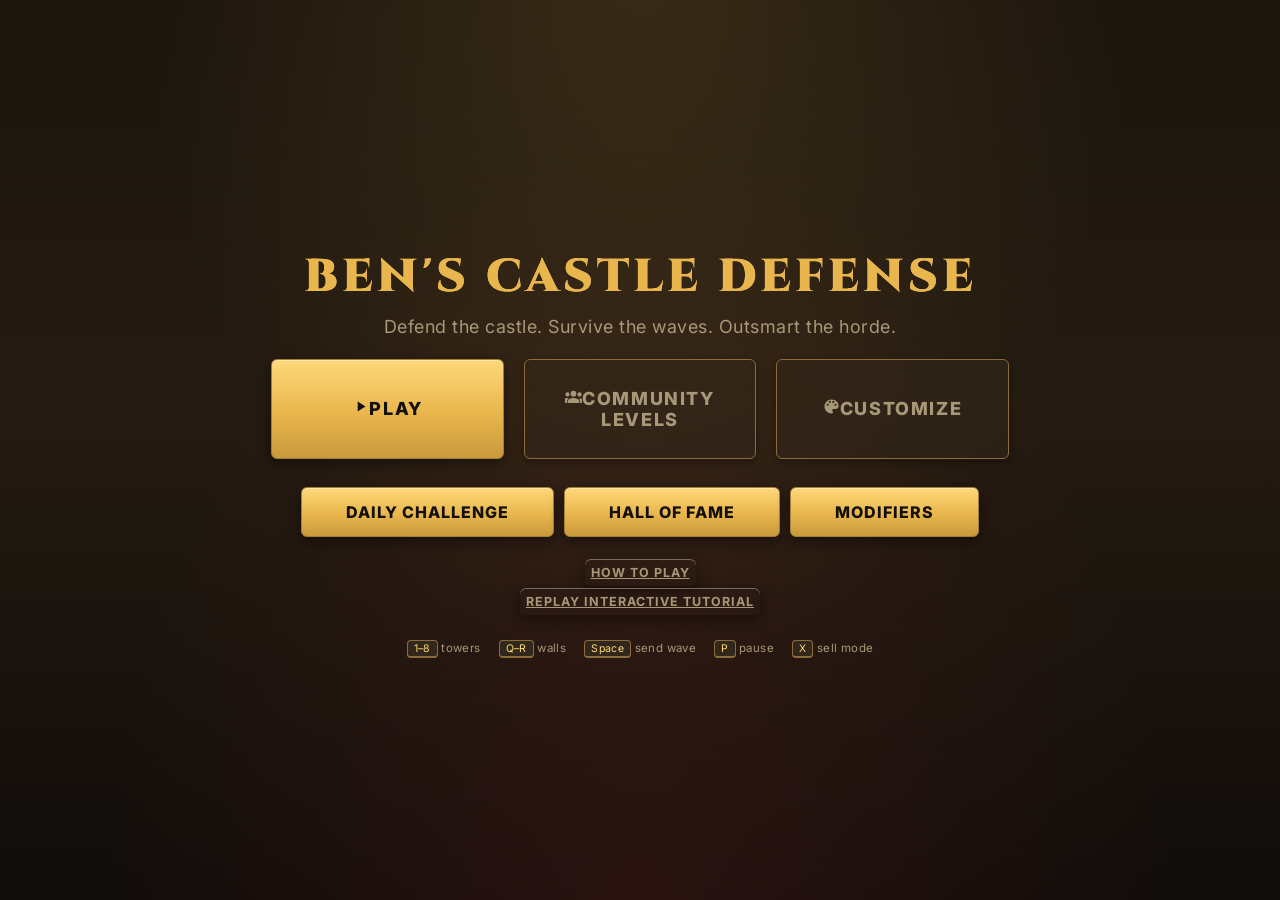
==== commit 061fe294: "Merge run modifiers (feature 10)" ====
--- a/index.html
+++ b/index.html
@@ -64,6 +64,7 @@
   </div>
   <div class="stat" id="upgrade-stat">★ <span id="upgrade-pts">0</span> ready</div>
   <div class="stat" id="rapidfire-stat">⚡ <span id="rapidfire-time">0</span>s</div>
+  <div class="stat" id="storm-chip" style="display:none"></div>
 </div>
 
 <div id="relic-tray"></div>
@@ -81,6 +82,19 @@
 <button id="auto-wave-btn" onclick="toggleAutoWave()">AUTO-WAVE: OFF</button>
 <button id="speed-btn" onclick="cycleGameSpeed()">SPEED 1&times;</button>
 <div class="hint-banner" id="hint">Click any green tile to place a tower — then press SEND WAVE (or Space)</div>
+
+<div id="wave-intel">
+  <div id="wi-header" onclick="toggleWaveIntelCollapsed()">
+    <span id="wi-wave-label">NEXT WAVE</span>
+    <button id="wi-toggle" type="button" tabindex="-1" aria-label="Toggle wave intel">▾</button>
+  </div>
+  <div id="wi-body">
+    <div id="wi-icons" class="wi-icons"></div>
+    <div id="wi-lanes" class="wi-lanes"></div>
+    <div id="wi-boss" class="wi-boss" style="display:none"></div>
+    <div id="wi-hp" class="wi-hp-bar"></div>
+  </div>
+</div>
 
 <div id="coach">
   <div id="coach-spot"></div>
@@ -250,19 +264,34 @@
   </div>
 </div>
 
+<div id="modifiers-panel">
+  <button id="modifiers-close-btn" onclick="closeModifiersPanel()" title="Close and return to menu">✕</button>
+  <div class="cust-wrap">
+    <h1>RUN MODIFIERS</h1>
+    <div class="sub">Turn on challenge toggles for your next new run — each one raises your score multiplier. They apply to a fresh PLAY or NEW GAME only, never to Continue, the Daily Challenge, or a loaded Community Level.</div>
+    <div class="mod-total" id="modifiers-total"></div>
+    <div id="modifiers-body"></div>
+  </div>
+</div>
+
 <script src="js/config.js"></script>
 <script src="js/core.js"></script>
+<script src="js/feat-maps.js"></script>
 <script src="js/audio.js"></script>
 <script src="js/render-world.js"></script>
 <script src="js/render-enemies.js"></script>
 <script src="js/render-fx.js"></script>
 <script src="js/waves.js"></script>
+<script src="js/feat-storms.js"></script>
 <script src="js/game.js"></script>
 <script src="js/feat-powers.js"></script>
 <script src="js/feat-affixes.js"></script>
 <script src="js/feat-combos.js"></script>
 <script src="js/feat-relics.js"></script>
 <script src="js/feat-targeting.js"></script>
+<script src="js/feat-branches.js"></script>
+<script src="js/feat-intel.js"></script>
+<script src="js/feat-modifiers.js"></script>
 <script src="js/screens.js"></script>
 <script src="js/admin.js"></script>
 <script src="js/ui.js"></script>
--- a/css/base.css
+++ b/css/base.css
@@ -248,3 +248,58 @@
 #tower-card .tc-mode:hover, #tower-card .tc-sell:hover { filter: brightness(1.25); }
 #tower-card .tc-sell { border-color: var(--blood); color: #e0766f; }
 .go-stat.mvp-stat { border-color: var(--gold); box-shadow: 0 0 14px rgba(232,182,76,0.25); }
+/* ===== Feature: next-wave intel panel ===== */
+#wave-intel {
+  position: absolute; bottom: 196px; left: 50%; transform: translateX(-50%);
+  width: min(92vw, 420px); z-index: 14;
+  background: linear-gradient(180deg, var(--bg-panel-raised), var(--bg-panel));
+  border: 1px solid var(--border-brass); border-radius: var(--radius-lg);
+  box-shadow: 0 8px 24px var(--shadow);
+  display: none; font-family: var(--font-ui); color: var(--parchment);
+  max-height: 42vh; overflow-y: auto;
+}
+#wi-header {
+  display: flex; align-items: center; justify-content: space-between; gap: 8px;
+  padding: 7px 12px; cursor: pointer; user-select: none;
+  border-bottom: 1px solid rgba(138,109,59,0.35);
+  font-size: 10.5px; font-weight: 800; letter-spacing: 1px; color: var(--gold);
+  text-transform: uppercase; position: sticky; top: 0;
+  background: var(--bg-panel-raised); border-radius: var(--radius-lg) var(--radius-lg) 0 0;
+}
+#wi-toggle { background: none; border: none; color: var(--parchment-dim); font-size: 12px; cursor: pointer; padding: 0 2px; transition: transform 0.15s; }
+#wave-intel.collapsed #wi-toggle { transform: rotate(-90deg); }
+#wave-intel.collapsed #wi-body { display: none; }
+#wi-body { padding: 9px 12px 11px; display: flex; flex-direction: column; gap: 8px; }
+.wi-icons { display: flex; flex-wrap: wrap; gap: 7px; }
+.wi-icon-item {
+  display: flex; flex-direction: column; align-items: center; gap: 2px;
+  background: rgba(0,0,0,0.18); border: 1px solid rgba(138,109,59,0.3);
+  border-radius: var(--radius); padding: 3px 6px; font-size: 10px; color: var(--parchment-dim);
+}
+.wi-icon-item canvas { width: 26px; height: 26px; display: block; }
+.wi-boss-icon { font-size: 20px; line-height: 26px; padding-top: 6px; color: var(--blood); }
+.wi-count { font-weight: 700; color: var(--parchment); }
+.wi-lanes { display: flex; flex-wrap: wrap; gap: 6px; }
+.wi-lane {
+  font-size: 9.5px; font-weight: 700; letter-spacing: 0.4px; text-transform: uppercase;
+  padding: 3px 8px; border-radius: 12px; border: 1px solid rgba(138,109,59,0.35);
+  color: var(--parchment-dim); background: rgba(0,0,0,0.15);
+}
+.wi-lane.active { color: var(--parchment); border-color: var(--border-brass); background: rgba(232,182,76,0.08); }
+.wi-lane.new-route { color: var(--bg-deep); background: var(--blood); border-color: var(--blood); animation: wiPulse 1.1s ease-in-out infinite; }
+@keyframes wiPulse { 0%,100% { box-shadow: 0 0 0 0 rgba(179,54,46,0.5); } 50% { box-shadow: 0 0 0 6px rgba(179,54,46,0); } }
+.wi-boss { font-size: 11px; color: #e0766f; background: rgba(179,54,46,0.12); border: 1px solid rgba(179,54,46,0.4); border-radius: var(--radius); padding: 6px 9px; line-height: 1.4; }
+.wi-skull { margin-right: 2px; }
+.wi-hp-bar { font-size: 10.5px; font-weight: 700; padding: 4px 8px; border-radius: var(--radius); text-align: center; letter-spacing: 0.5px; }
+.wi-hp-bar.wi-comfortable { color: #9fd68f; background: rgba(95,174,76,0.12); border: 1px solid rgba(95,174,76,0.35); }
+.wi-hp-bar.wi-tight { color: var(--gold-bright); background: rgba(232,182,76,0.12); border: 1px solid rgba(232,182,76,0.35); }
+.wi-hp-bar.wi-danger { color: #e0766f; background: rgba(179,54,46,0.15); border: 1px solid rgba(179,54,46,0.4); }
+/* ===== Feature: Structured endless with storm mutators ===== */
+#storm-chip {
+  display: none; align-items: center;
+  background: rgba(179,54,46,0.16); border: 1px solid var(--blood); color: #ff9a92;
+  border-radius: 20px; padding: 3px 12px; font-size: 11px; font-weight: 800;
+  letter-spacing: 0.5px; white-space: nowrap;
+  animation: stormPulse 1.8s infinite;
+}
+@keyframes stormPulse { 0%,100% { box-shadow: 0 0 0 0 rgba(179,54,46,0.45); } 50% { box-shadow: 0 0 0 6px rgba(179,54,46,0); } }
--- a/css/screens.css
+++ b/css/screens.css
@@ -472,6 +472,108 @@
 #coach-skip:hover { color: var(--parchment); }
 #coach-wait { font-size: 11.5px; color: var(--gold); font-weight: 700; animation: xpshimmer 1.4s infinite; }
 
+/* ===== Feature: Relic Draft (roguelite perks between worlds) ===== */
+#relic-tray {
+  display: none; position: absolute; top: 66px; left: 16px; z-index: 10;
+  gap: 6px; flex-wrap: wrap; max-width: 220px;
+}
+.relic-chip {
+  width: 30px; height: 30px; border-radius: 50%; display: flex; align-items: center; justify-content: center;
+  font-size: 16px; background: var(--bg-panel); border: 1px solid var(--gold);
+  box-shadow: 0 0 8px rgba(232,182,76,0.25), inset 0 1px 0 rgba(255,255,255,0.08);
+  cursor: default; user-select: none;
+}
+#relic-draft {
+  display: none; position: absolute; inset: 0; z-index: 250;
+  background: radial-gradient(ellipse at 50% 30%, rgba(60,45,30,0.7), rgba(14,10,8,0.94) 75%);
+  backdrop-filter: blur(6px); -webkit-backdrop-filter: blur(6px);
+  flex-direction: column; align-items: center; justify-content: center;
+  padding: 20px; box-sizing: border-box; color: var(--parchment); text-align: center;
+}
+#relic-draft.show { display: flex; }
+.relic-draft-title { font-family: var(--font-display); font-weight: 900; font-size: 34px; color: var(--gold); letter-spacing: 3px; }
+.relic-draft-sub { font-size: 13px; color: var(--parchment-dim); margin: 8px 0 26px; }
+.relic-draft-cards { display: flex; gap: 16px; flex-wrap: wrap; justify-content: center; max-width: 780px; }
+.relic-card {
+  width: 210px; min-height: 40px; padding: 18px 16px;
+  background: linear-gradient(180deg, var(--bg-panel-raised), var(--bg-panel));
+  border: 1px solid var(--border-brass); border-radius: var(--radius-lg);
+  color: var(--parchment); font-family: var(--font-ui); cursor: pointer; position: relative;
+  box-shadow: 0 6px 20px rgba(0,0,0,0.4);
+  transition: transform 0.12s, box-shadow 0.12s, border-color 0.12s;
+}
+.relic-card:hover, .relic-card:focus-visible {
+  transform: translateY(-4px); border-color: var(--gold);
+  box-shadow: 0 10px 26px rgba(232,182,76,0.25);
+}
+.relic-key {
+  position: absolute; top: 8px; left: 10px; width: 18px; height: 18px; border-radius: 4px;
+  background: rgba(255,255,255,0.08); border: 1px solid var(--border-brass);
+  font-size: 10px; font-weight: 800; color: var(--parchment-dim); display: flex; align-items: center; justify-content: center;
+}
+.relic-emoji { font-size: 32px; margin-bottom: 8px; }
+.relic-name { font-weight: 800; font-size: 15px; color: var(--gold-bright); margin-bottom: 6px; }
+.relic-desc { font-size: 12px; line-height: 1.45; color: var(--parchment-dim); }
+#go-relics:empty { display: none; }
+.go-relic-label { font-size: 10.5px; letter-spacing: 1.5px; color: var(--parchment-dim); font-weight: 700; margin: 14px 0 8px; }
+.go-relic-row { display: flex; gap: 8px; flex-wrap: wrap; justify-content: center; max-width: 480px; margin: 0 auto 6px; }
+.go-relic-chip {
+  display: inline-flex; align-items: center; gap: 5px; padding: 5px 10px; border-radius: 20px;
+  background: rgba(232,182,76,0.12); border: 1px solid rgba(232,182,76,0.4);
+  font-size: 11.5px; font-weight: 700; color: var(--gold-bright);
+}
+@media (max-width: 1000px) {
+  .relic-draft-title { font-size: 24px; }
+  .relic-card { width: 44%; min-width: 140px; padding: 14px 10px; }
+  .relic-emoji { font-size: 26px; }
+  #relic-tray { top: 56px; max-width: 160px; }
+  .relic-chip { width: 26px; height: 26px; font-size: 13px; }
+/* ===== Feature: Tower specialization branches ===== */
+#branch-chooser {
+  position: absolute; inset: 0; z-index: 80; display: none;
+  align-items: center; justify-content: center;
+  background: rgba(10,8,6,0.62); backdrop-filter: blur(3px);
+  padding: 16px;
+}
+#branch-chooser.show { display: flex; }
+.branch-chooser-inner {
+  width: 100%; max-width: 560px;
+  background: linear-gradient(180deg, var(--bg-panel-raised), var(--bg-panel));
+  border: 1px solid var(--border-brass); border-radius: var(--radius-lg);
+  padding: 18px 20px 16px; box-shadow: 0 14px 40px rgba(0,0,0,0.6);
+  text-align: center;
+}
+.branch-chooser-title {
+  font-family: var(--font-display); font-weight: 900; font-size: 19px;
+  color: var(--gold-bright); letter-spacing: 0.5px; margin-bottom: 3px;
+}
+.branch-chooser-sub { font-size: 12px; color: var(--parchment-dim); margin-bottom: 14px; }
+.branch-cards { display: flex; gap: 12px; flex-wrap: wrap; justify-content: center; }
+.branch-card {
+  flex: 1 1 200px; min-width: 160px; max-width: 240px; min-height: 44px;
+  background: rgba(0,0,0,0.22); border: 1.5px solid var(--border-brass); border-radius: var(--radius);
+  padding: 14px 12px; cursor: pointer; transition: border-color 0.15s, transform 0.15s, background 0.15s;
+  text-align: left;
+}
+.branch-card:hover, .branch-card:active {
+  border-color: var(--gold-bright); background: rgba(232,182,76,0.1); transform: translateY(-2px);
+}
+.branch-card-key {
+  display: inline-flex; align-items: center; justify-content: center;
+  width: 20px; height: 20px; border-radius: 50%; background: var(--gold);
+  color: var(--bg-deep); font-weight: 800; font-size: 11px; margin-bottom: 8px;
+}
+.branch-card-name {
+  font-family: var(--font-display); font-weight: 900; font-size: 15px;
+  color: var(--parchment); letter-spacing: 0.3px; margin-bottom: 5px;
+}
+.branch-card-desc { font-size: 12px; line-height: 1.4; color: var(--parchment-dim); }
+.branch-chooser-hint { margin-top: 14px; font-size: 11px; color: var(--parchment-dim); }
+.branch-chooser-hint b { color: var(--gold); }
+@media (max-width: 1000px) {
+  .branch-card { min-width: 130px; padding: 12px 10px; }
+  .branch-chooser-title { font-size: 16px; }
+}
 /* ===== Feature: Run Modifiers ===== */
 #modifiers-panel {
   display: none; position: absolute; inset: 0; z-index: 200;
--- a/css/responsive.css
+++ b/css/responsive.css
@@ -55,6 +55,13 @@
   .tower-btn:hover { transform: none; }
 }
 
+/* ===== Feature: Castle Powers (mobile) ===== */
+@media (max-width: 1000px), (max-height: 620px) {
+  #powers-bar { right: auto; left: 50%; transform: translateX(-50%); bottom: 134px; gap: 5px; }
+  .power-mana-track { width: 170px; }
+  .power-row { flex-direction: row; gap: 6px; }
+  .power-btn { width: 40px; height: 40px; min-width: 40px; min-height: 40px; }
+  .power-emoji { font-size: 16px; }
 /* ===== Feature: next-wave intel panel — responsive tweaks ===== */
 @media (max-width: 1000px) {
   #wave-intel { bottom: 160px; width: min(94vw, 320px); max-height: 34vh; }
